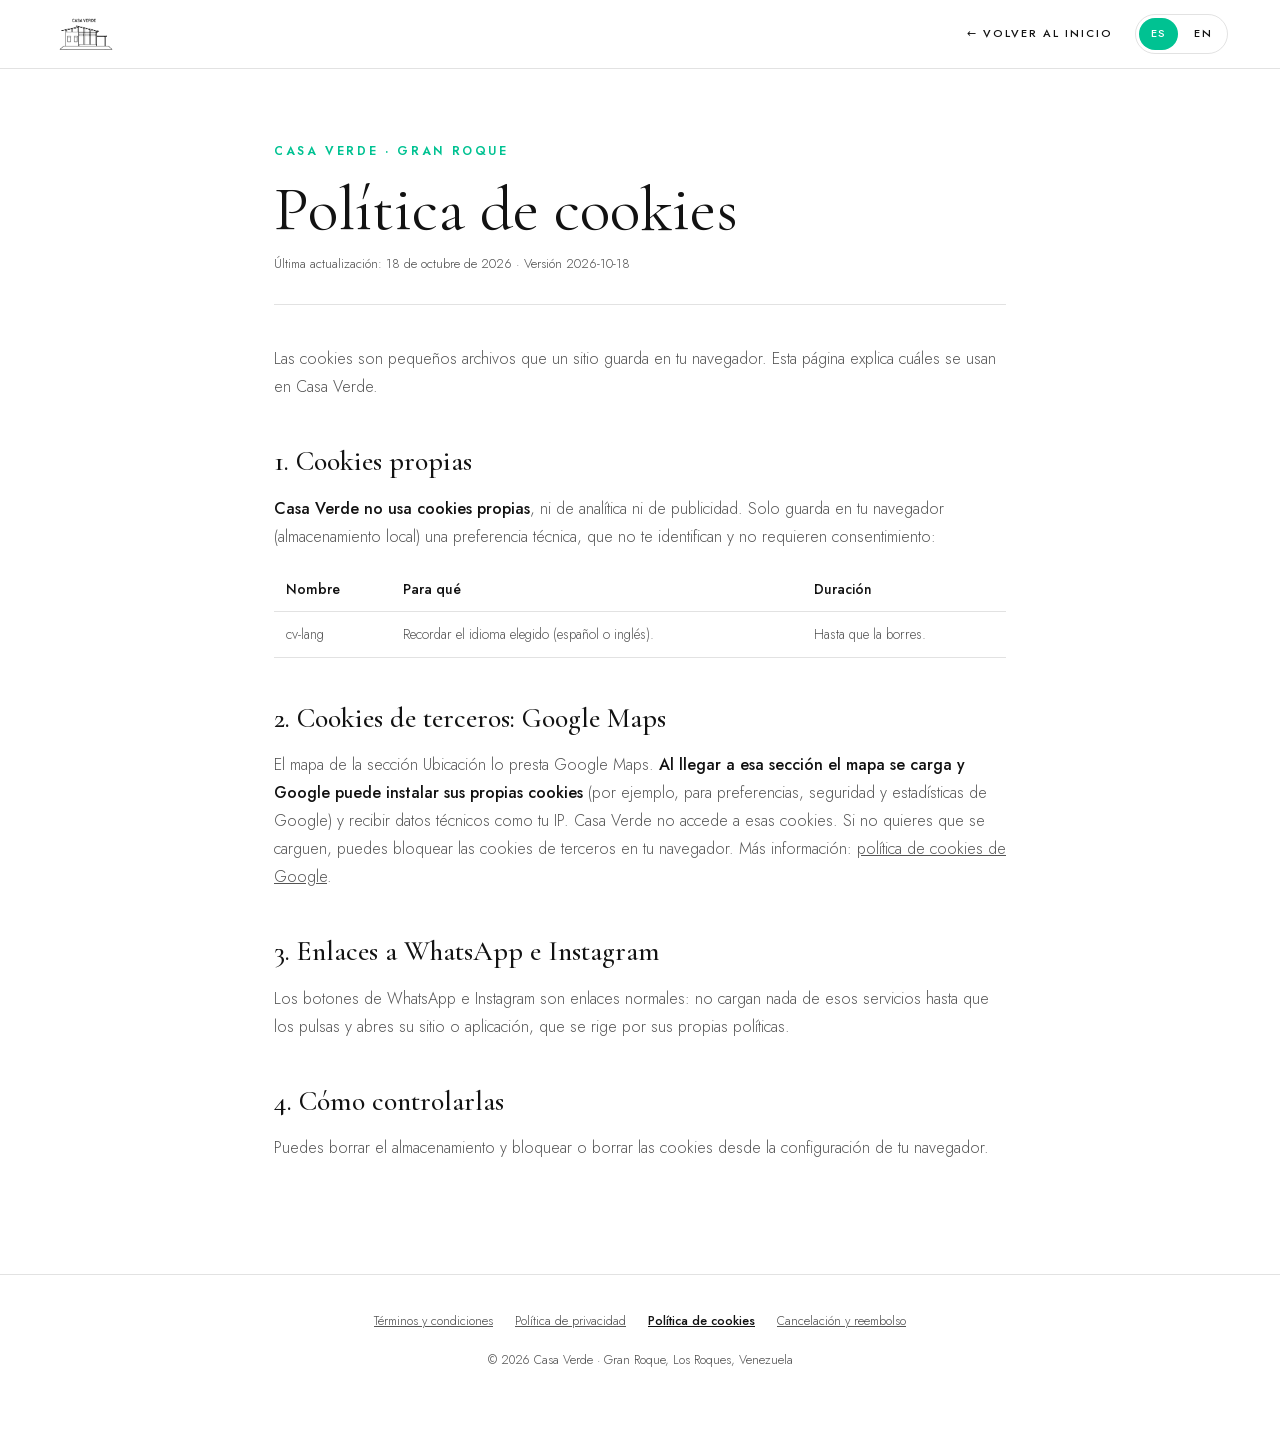
==== cookies.html @ a952510e "Footer del proyecto viejo con Terminos, Privacidad, Cookies y Reembolso tal cual; boton flotante de " ====
<!DOCTYPE html>
<html lang="es">
<head>
  <meta charset="UTF-8">
  <meta name="viewport" content="width=device-width, initial-scale=1.0">
  <title>Política de cookies — Casa Verde</title>
  <meta name="robots" content="index, follow">
  <link rel="icon" type="image/png" sizes="32x32" href="favicon-32.png">
  <link rel="apple-touch-icon" href="favicon-180.png">
  <link href="fonts/fonts.css" rel="stylesheet">
  <link href="legal.css" rel="stylesheet">
  <script src="consent.js"></script>
</head>
<body>
<header class="lg-nav">
  <a href="index.html" aria-label="Casa Verde — inicio"><img src="logo.png" alt="Casa Verde"></a>
  <div class="lg-right">
    <a class="lg-back" href="index.html" data-es="← Volver al inicio" data-en="← Back to home">← Volver al inicio</a>
    <div class="lg-lang" role="group" aria-label="Idioma / Language"><button type="button" data-lc="es">ES</button><button type="button" data-lc="en">EN</button></div>
  </div>
</header>
<main>
  <article data-lang="es">
    <p class="lg-label">Casa Verde · Gran Roque</p>
    <h1>Política de cookies</h1>
    <p class="lg-meta">Última actualización: 18 de octubre de 2026 · Versión 2026-10-18</p>
<p>Las cookies son pequeños archivos que un sitio guarda en tu navegador. Esta página explica cuáles se usan en Casa Verde.</p>
<h2>1. Cookies propias</h2>
<p><strong>Casa Verde no usa cookies propias</strong>, ni de analítica ni de publicidad. Solo guarda en tu navegador (almacenamiento local) una preferencia técnica, que no te identifican y no requieren consentimiento:</p>
<table>
  <tr><th>Nombre</th><th>Para qué</th><th>Duración</th></tr>
  <tr><td>cv-lang</td><td>Recordar el idioma elegido (español o inglés).</td><td>Hasta que la borres.</td></tr>
</table>
<h2>2. Cookies de terceros: Google Maps</h2>
<p>El mapa de la sección Ubicación lo presta Google Maps. <strong>Al llegar a esa sección el mapa se carga y Google puede instalar sus propias cookies</strong> (por ejemplo, para preferencias, seguridad y estadísticas de Google) y recibir datos técnicos como tu IP. Casa Verde no accede a esas cookies. Si no quieres que se carguen, puedes bloquear las cookies de terceros en tu navegador. Más información: <a href="https://policies.google.com/technologies/cookies" target="_blank" rel="noopener">política de cookies de Google</a>.</p>
<h2>3. Enlaces a WhatsApp e Instagram</h2>
<p>Los botones de WhatsApp e Instagram son enlaces normales: no cargan nada de esos servicios hasta que los pulsas y abres su sitio o aplicación, que se rige por sus propias políticas.</p>
<h2>4. Cómo controlarlas</h2>
<p>Puedes borrar el almacenamiento y bloquear o borrar las cookies desde la configuración de tu navegador.</p>
  </article>
  <article data-lang="en" hidden>
    <p class="lg-label">Casa Verde · Gran Roque</p>
    <h1>Cookie policy</h1>
    <p class="lg-meta">Last updated: October 18, 2026 · Version 2026-10-18</p>
<p>Cookies are small files a website stores in your browser. This page explains which ones Casa Verde uses.</p>
<h2>1. Our own cookies</h2>
<p><strong>Casa Verde sets no cookies of its own</strong>, neither analytics nor advertising. It only keeps one technical preference in your browser's local storage, which do not identify you and do not require consent:</p>
<table>
  <tr><th>Name</th><th>Purpose</th><th>Duration</th></tr>
  <tr><td>cv-lang</td><td>Remembering your language (Spanish or English).</td><td>Until you delete it.</td></tr>
</table>
<h2>2. Third-party cookies: Google Maps</h2>
<p>The map in the Location section is provided by Google Maps. <strong>When you reach that section the map loads and Google may set its own cookies</strong> (for example for Google's preferences, security and statistics) and receive technical data such as your IP. Casa Verde has no access to those cookies. If you do not want them, you can block third-party cookies in your browser. More information: <a href="https://policies.google.com/technologies/cookies" target="_blank" rel="noopener">Google's cookie policy</a>.</p>
<h2>3. WhatsApp and Instagram links</h2>
<p>The WhatsApp and Instagram buttons are plain links: nothing from those services loads until you click them and open their site or app, which is governed by their own policies.</p>
<h2>4. How to control them</h2>
<p>You can clear storage and block or delete cookies from your browser settings.</p>
  </article>
</main>
<footer class="lg-foot">
  <ul>
    <li><a href="terminos.html" data-es="Términos y condiciones" data-en="Terms and conditions">Términos y condiciones</a></li>
    <li><a href="privacidad.html" data-es="Política de privacidad" data-en="Privacy policy">Política de privacidad</a></li>
    <li><a href="cookies.html" aria-current="page" data-es="Política de cookies" data-en="Cookie policy">Política de cookies</a></li>
    <li><a href="reembolso.html" data-es="Cancelación y reembolso" data-en="Cancellations and refunds">Cancelación y reembolso</a></li>
  </ul>
  <p>© 2026 Casa Verde · Gran Roque, Los Roques, Venezuela</p>
</footer>
<script src="legal.js"></script>
</body>
</html>
---- fonts/fonts.css ----
/* Fuentes alojadas en el sitio (sin enviar la IP del visitante a Google Fonts). */
/* latin-ext */
@font-face {
  font-family: 'Cormorant Garamond';
  font-style: italic;
  font-weight: 300;
  font-display: swap;
  src: url(CormorantGaramond-italic-300-latin-ext.woff2) format('woff2');
  unicode-range: U+0100-02BA, U+02BD-02C5, U+02C7-02CC, U+02CE-02D7, U+02DD-02FF, U+0304, U+0308, U+0329, U+1D00-1DBF, U+1E00-1E9F, U+1EF2-1EFF, U+2020, U+20A0-20AB, U+20AD-20C4, U+2113, U+2C60-2C7F, U+A720-A7FF;
}
/* latin */
@font-face {
  font-family: 'Cormorant Garamond';
  font-style: italic;
  font-weight: 300;
  font-display: swap;
  src: url(CormorantGaramond-italic-300-latin.woff2) format('woff2');
  unicode-range: U+0000-00FF, U+0131, U+0152-0153, U+02BB-02BC, U+02C6, U+02DA, U+02DC, U+0304, U+0308, U+0329, U+2000-206F, U+20AC, U+2122, U+2191, U+2193, U+2212, U+2215, U+FEFF, U+FFFD;
}
/* latin-ext */
@font-face {
  font-family: 'Cormorant Garamond';
  font-style: italic;
  font-weight: 400;
  font-display: swap;
  src: url(CormorantGaramond-italic-400-latin-ext.woff2) format('woff2');
  unicode-range: U+0100-02BA, U+02BD-02C5, U+02C7-02CC, U+02CE-02D7, U+02DD-02FF, U+0304, U+0308, U+0329, U+1D00-1DBF, U+1E00-1E9F, U+1EF2-1EFF, U+2020, U+20A0-20AB, U+20AD-20C4, U+2113, U+2C60-2C7F, U+A720-A7FF;
}
/* latin */
@font-face {
  font-family: 'Cormorant Garamond';
  font-style: italic;
  font-weight: 400;
  font-display: swap;
  src: url(CormorantGaramond-italic-400-latin.woff2) format('woff2');
  unicode-range: U+0000-00FF, U+0131, U+0152-0153, U+02BB-02BC, U+02C6, U+02DA, U+02DC, U+0304, U+0308, U+0329, U+2000-206F, U+20AC, U+2122, U+2191, U+2193, U+2212, U+2215, U+FEFF, U+FFFD;
}
/* latin-ext */
@font-face {
  font-family: 'Cormorant Garamond';
  font-style: italic;
  font-weight: 500;
  font-display: swap;
  src: url(CormorantGaramond-italic-500-latin-ext.woff2) format('woff2');
  unicode-range: U+0100-02BA, U+02BD-02C5, U+02C7-02CC, U+02CE-02D7, U+02DD-02FF, U+0304, U+0308, U+0329, U+1D00-1DBF, U+1E00-1E9F, U+1EF2-1EFF, U+2020, U+20A0-20AB, U+20AD-20C4, U+2113, U+2C60-2C7F, U+A720-A7FF;
}
/* latin */
@font-face {
  font-family: 'Cormorant Garamond';
  font-style: italic;
  font-weight: 500;
  font-display: swap;
  src: url(CormorantGaramond-italic-500-latin.woff2) format('woff2');
  unicode-range: U+0000-00FF, U+0131, U+0152-0153, U+02BB-02BC, U+02C6, U+02DA, U+02DC, U+0304, U+0308, U+0329, U+2000-206F, U+20AC, U+2122, U+2191, U+2193, U+2212, U+2215, U+FEFF, U+FFFD;
}
/* latin-ext */
@font-face {
  font-family: 'Cormorant Garamond';
  font-style: normal;
  font-weight: 300;
  font-display: swap;
  src: url(CormorantGaramond-normal-300-latin-ext.woff2) format('woff2');
  unicode-range: U+0100-02BA, U+02BD-02C5, U+02C7-02CC, U+02CE-02D7, U+02DD-02FF, U+0304, U+0308, U+0329, U+1D00-1DBF, U+1E00-1E9F, U+1EF2-1EFF, U+2020, U+20A0-20AB, U+20AD-20C4, U+2113, U+2C60-2C7F, U+A720-A7FF;
}
/* latin */
@font-face {
  font-family: 'Cormorant Garamond';
  font-style: normal;
  font-weight: 300;
  font-display: swap;
  src: url(CormorantGaramond-normal-300-latin.woff2) format('woff2');
  unicode-range: U+0000-00FF, U+0131, U+0152-0153, U+02BB-02BC, U+02C6, U+02DA, U+02DC, U+0304, U+0308, U+0329, U+2000-206F, U+20AC, U+2122, U+2191, U+2193, U+2212, U+2215, U+FEFF, U+FFFD;
}
/* latin-ext */
@font-face {
  font-family: 'Cormorant Garamond';
  font-style: normal;
  font-weight: 400;
  font-display: swap;
  src: url(CormorantGaramond-normal-400-latin-ext.woff2) format('woff2');
  unicode-range: U+0100-02BA, U+02BD-02C5, U+02C7-02CC, U+02CE-02D7, U+02DD-02FF, U+0304, U+0308, U+0329, U+1D00-1DBF, U+1E00-1E9F, U+1EF2-1EFF, U+2020, U+20A0-20AB, U+20AD-20C4, U+2113, U+2C60-2C7F, U+A720-A7FF;
}
/* latin */
@font-face {
  font-family: 'Cormorant Garamond';
  font-style: normal;
  font-weight: 400;
  font-display: swap;
  src: url(CormorantGaramond-normal-400-latin.woff2) format('woff2');
  unicode-range: U+0000-00FF, U+0131, U+0152-0153, U+02BB-02BC, U+02C6, U+02DA, U+02DC, U+0304, U+0308, U+0329, U+2000-206F, U+20AC, U+2122, U+2191, U+2193, U+2212, U+2215, U+FEFF, U+FFFD;
}
/* latin-ext */
@font-face {
  font-family: 'Cormorant Garamond';
  font-style: normal;
  font-weight: 500;
  font-display: swap;
  src: url(CormorantGaramond-normal-500-latin-ext.woff2) format('woff2');
  unicode-range: U+0100-02BA, U+02BD-02C5, U+02C7-02CC, U+02CE-02D7, U+02DD-02FF, U+0304, U+0308, U+0329, U+1D00-1DBF, U+1E00-1E9F, U+1EF2-1EFF, U+2020, U+20A0-20AB, U+20AD-20C4, U+2113, U+2C60-2C7F, U+A720-A7FF;
}
/* latin */
@font-face {
  font-family: 'Cormorant Garamond';
  font-style: normal;
  font-weight: 500;
  font-display: swap;
  src: url(CormorantGaramond-normal-500-latin.woff2) format('woff2');
  unicode-range: U+0000-00FF, U+0131, U+0152-0153, U+02BB-02BC, U+02C6, U+02DA, U+02DC, U+0304, U+0308, U+0329, U+2000-206F, U+20AC, U+2122, U+2191, U+2193, U+2212, U+2215, U+FEFF, U+FFFD;
}
/* latin-ext */
@font-face {
  font-family: 'Cormorant Garamond';
  font-style: normal;
  font-weight: 600;
  font-display: swap;
  src: url(CormorantGaramond-normal-600-latin-ext.woff2) format('woff2');
  unicode-range: U+0100-02BA, U+02BD-02C5, U+02C7-02CC, U+02CE-02D7, U+02DD-02FF, U+0304, U+0308, U+0329, U+1D00-1DBF, U+1E00-1E9F, U+1EF2-1EFF, U+2020, U+20A0-20AB, U+20AD-20C4, U+2113, U+2C60-2C7F, U+A720-A7FF;
}
/* latin */
@font-face {
  font-family: 'Cormorant Garamond';
  font-style: normal;
  font-weight: 600;
  font-display: swap;
  src: url(CormorantGaramond-normal-600-latin.woff2) format('woff2');
  unicode-range: U+0000-00FF, U+0131, U+0152-0153, U+02BB-02BC, U+02C6, U+02DA, U+02DC, U+0304, U+0308, U+0329, U+2000-206F, U+20AC, U+2122, U+2191, U+2193, U+2212, U+2215, U+FEFF, U+FFFD;
}
/* latin-ext */
@font-face {
  font-family: 'Jost';
  font-style: normal;
  font-weight: 300;
  font-display: swap;
  src: url(Jost-normal-300-latin-ext.woff2) format('woff2');
  unicode-range: U+0100-02BA, U+02BD-02C5, U+02C7-02CC, U+02CE-02D7, U+02DD-02FF, U+0304, U+0308, U+0329, U+1D00-1DBF, U+1E00-1E9F, U+1EF2-1EFF, U+2020, U+20A0-20AB, U+20AD-20C4, U+2113, U+2C60-2C7F, U+A720-A7FF;
}
/* latin */
@font-face {
  font-family: 'Jost';
  font-style: normal;
  font-weight: 300;
  font-display: swap;
  src: url(Jost-normal-300-latin.woff2) format('woff2');
  unicode-range: U+0000-00FF, U+0131, U+0152-0153, U+02BB-02BC, U+02C6, U+02DA, U+02DC, U+0304, U+0308, U+0329, U+2000-206F, U+20AC, U+2122, U+2191, U+2193, U+2212, U+2215, U+FEFF, U+FFFD;
}
/* latin-ext */
@font-face {
  font-family: 'Jost';
  font-style: normal;
  font-weight: 400;
  font-display: swap;
  src: url(Jost-normal-400-latin-ext.woff2) format('woff2');
  unicode-range: U+0100-02BA, U+02BD-02C5, U+02C7-02CC, U+02CE-02D7, U+02DD-02FF, U+0304, U+0308, U+0329, U+1D00-1DBF, U+1E00-1E9F, U+1EF2-1EFF, U+2020, U+20A0-20AB, U+20AD-20C4, U+2113, U+2C60-2C7F, U+A720-A7FF;
}
/* latin */
@font-face {
  font-family: 'Jost';
  font-style: normal;
  font-weight: 400;
  font-display: swap;
  src: url(Jost-normal-400-latin.woff2) format('woff2');
  unicode-range: U+0000-00FF, U+0131, U+0152-0153, U+02BB-02BC, U+02C6, U+02DA, U+02DC, U+0304, U+0308, U+0329, U+2000-206F, U+20AC, U+2122, U+2191, U+2193, U+2212, U+2215, U+FEFF, U+FFFD;
}
/* latin-ext */
@font-face {
  font-family: 'Jost';
  font-style: normal;
  font-weight: 500;
  font-display: swap;
  src: url(Jost-normal-500-latin-ext.woff2) format('woff2');
  unicode-range: U+0100-02BA, U+02BD-02C5, U+02C7-02CC, U+02CE-02D7, U+02DD-02FF, U+0304, U+0308, U+0329, U+1D00-1DBF, U+1E00-1E9F, U+1EF2-1EFF, U+2020, U+20A0-20AB, U+20AD-20C4, U+2113, U+2C60-2C7F, U+A720-A7FF;
}
/* latin */
@font-face {
  font-family: 'Jost';
  font-style: normal;
  font-weight: 500;
  font-display: swap;
  src: url(Jost-normal-500-latin.woff2) format('woff2');
  unicode-range: U+0000-00FF, U+0131, U+0152-0153, U+02BB-02BC, U+02C6, U+02DA, U+02DC, U+0304, U+0308, U+0329, U+2000-206F, U+20AC, U+2122, U+2191, U+2193, U+2212, U+2215, U+FEFF, U+FFFD;
}
/* latin-ext */
@font-face {
  font-family: 'Jost';
  font-style: normal;
  font-weight: 600;
  font-display: swap;
  src: url(Jost-normal-600-latin-ext.woff2) format('woff2');
  unicode-range: U+0100-02BA, U+02BD-02C5, U+02C7-02CC, U+02CE-02D7, U+02DD-02FF, U+0304, U+0308, U+0329, U+1D00-1DBF, U+1E00-1E9F, U+1EF2-1EFF, U+2020, U+20A0-20AB, U+20AD-20C4, U+2113, U+2C60-2C7F, U+A720-A7FF;
}
/* latin */
@font-face {
  font-family: 'Jost';
  font-style: normal;
  font-weight: 600;
  font-display: swap;
  src: url(Jost-normal-600-latin.woff2) format('woff2');
  unicode-range: U+0000-00FF, U+0131, U+0152-0153, U+02BB-02BC, U+02C6, U+02DA, U+02DC, U+0304, U+0308, U+0329, U+2000-206F, U+20AC, U+2122, U+2191, U+2193, U+2212, U+2215, U+FEFF, U+FFFD;
}
---- legal.css ----
/* Páginas legales de Casa Verde: misma tipografía y verde que el sitio. */
:root {
  --ink: #121212; --ink-soft: rgba(18,18,18,.72); --hair: rgba(18,18,18,.12);
  --verde: #00C292; --sand-dark: #F1FAF7;
  --f-disp: 'Cormorant Garamond', Georgia, serif; --f-body: 'Jost', system-ui, sans-serif;
}
*, *::before, *::after { box-sizing: border-box; }
html { -webkit-text-size-adjust: 100%; text-size-adjust: 100%; }
body { margin: 0; background: #fff; color: var(--ink); font-family: var(--f-body); font-weight: 300; font-size: 16px; line-height: 1.75;
  -webkit-font-smoothing: antialiased; }
a { color: inherit; }

.lg-nav { position: sticky; top: 0; z-index: 10; display: flex; align-items: center; justify-content: space-between; gap: 16px;
  padding: 14px 52px; background: rgba(255,255,255,.94); backdrop-filter: blur(10px); -webkit-backdrop-filter: blur(10px);
  border-bottom: 1px solid var(--hair); }
.lg-nav img { height: 40px; width: auto; display: block; }
.lg-back { font-size: 11px; font-weight: 500; letter-spacing: .18em; text-transform: uppercase; text-decoration: none; }
.lg-lang { display: flex; gap: 4px; padding: 3px; border-radius: 999px; border: 1px solid var(--hair); }
.lg-lang button { all: unset; cursor: pointer; padding: 6px 12px; border-radius: 999px; font-size: 11px; font-weight: 500; letter-spacing: .12em; }
.lg-lang button.active { background: var(--verde); color: #fff; }
.lg-right { display: flex; align-items: center; gap: 22px; }

main { max-width: 780px; margin: 0 auto; padding: 72px 24px 96px; }
.lg-label { margin: 0 0 14px; font-size: 12px; font-weight: 600; letter-spacing: .22em; text-transform: uppercase; color: var(--verde); }
h1 { margin: 0 0 12px; font-family: var(--f-disp); font-weight: 400; font-size: clamp(40px, 6vw, 64px); line-height: 1.02; }
.lg-meta { margin: 0 0 40px; padding-bottom: 28px; border-bottom: 1px solid var(--hair); font-size: 13px; color: var(--ink-soft); }
h2 { margin: 44px 0 10px; font-family: var(--f-disp); font-weight: 500; font-size: 28px; line-height: 1.2; }
h3 { margin: 24px 0 6px; font-size: 16px; font-weight: 500; }
p, li { color: var(--ink-soft); }
ul { padding-left: 20px; }
li { margin: 4px 0; }
strong { font-weight: 500; color: var(--ink); }
.lg-box { margin: 20px 0; padding: 18px 20px; border-radius: 10px; background: var(--sand-dark); }
.lg-box p { margin: 4px 0; }
table { width: 100%; border-collapse: collapse; margin: 16px 0; font-size: 14px; }
th, td { text-align: left; vertical-align: top; padding: 10px 12px; border-bottom: 1px solid var(--hair); color: var(--ink-soft); }
th { font-weight: 500; color: var(--ink); }
.lg-btn { all: unset; cursor: pointer; display: inline-block; margin-top: 8px; padding: 12px 22px; border-radius: 999px; background: var(--ink); color: #fff;
  font-size: 11px; font-weight: 500; letter-spacing: .16em; text-transform: uppercase; }
.lg-btn:focus-visible { outline: 2px solid var(--verde); outline-offset: 3px; }
.lg-ok { display: block; margin-top: 10px; font-size: 13px; color: var(--verde); min-height: 1em; }
[data-f].pend { color: #B4533A; }

.lg-foot { padding: 32px 24px 48px; border-top: 1px solid var(--hair); text-align: center; font-size: 12.5px; color: var(--ink-soft); }
.lg-foot ul { list-style: none; display: flex; flex-wrap: wrap; justify-content: center; gap: 8px 22px; margin: 0 0 10px; padding: 0; }
.lg-foot a[aria-current] { color: var(--ink); font-weight: 500; }

@media (max-width: 768px) {
  .lg-nav { padding: 12px 20px; }
  .lg-nav img { height: 34px; }
  .lg-back { display: none; }
  main { padding: 48px 20px 72px; }
  h2 { font-size: 24px; }
  th, td { padding: 8px; }
}
@media (hover: hover) { .lg-btn:hover { background: var(--verde); } }
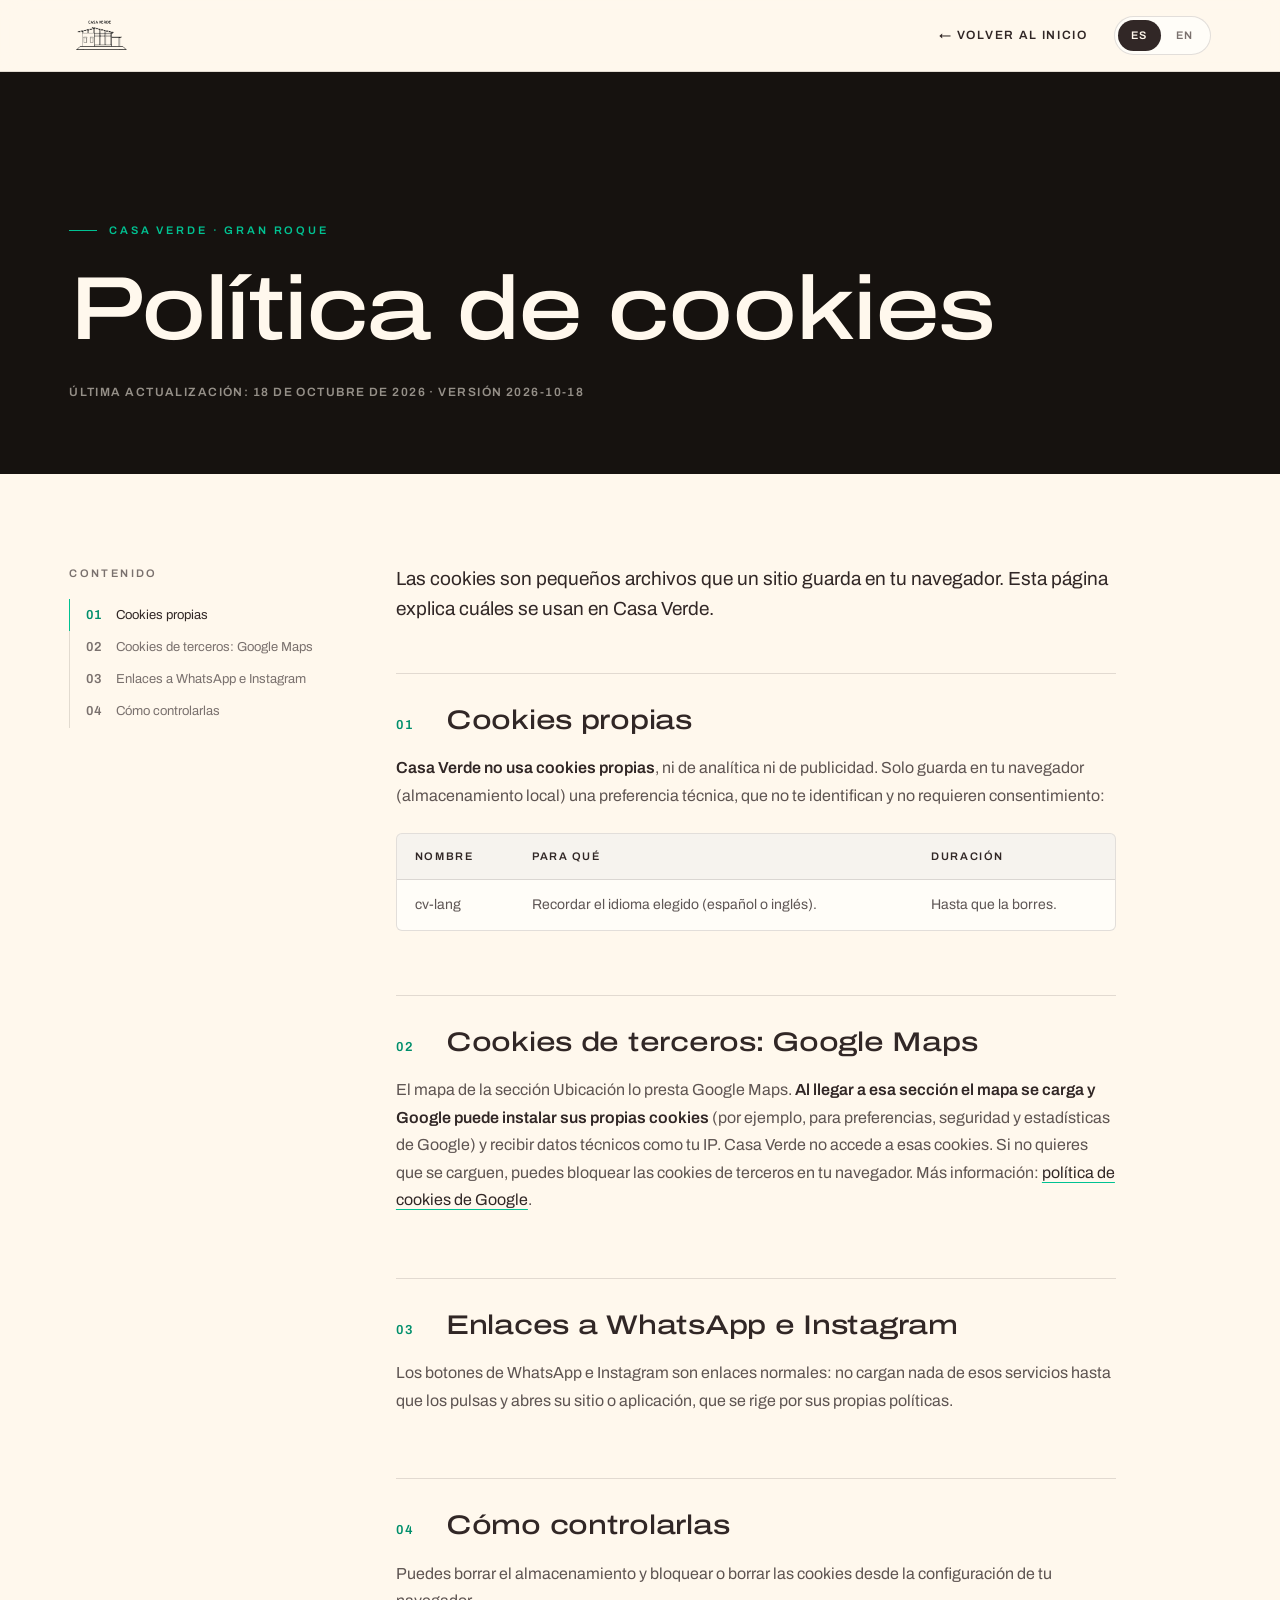
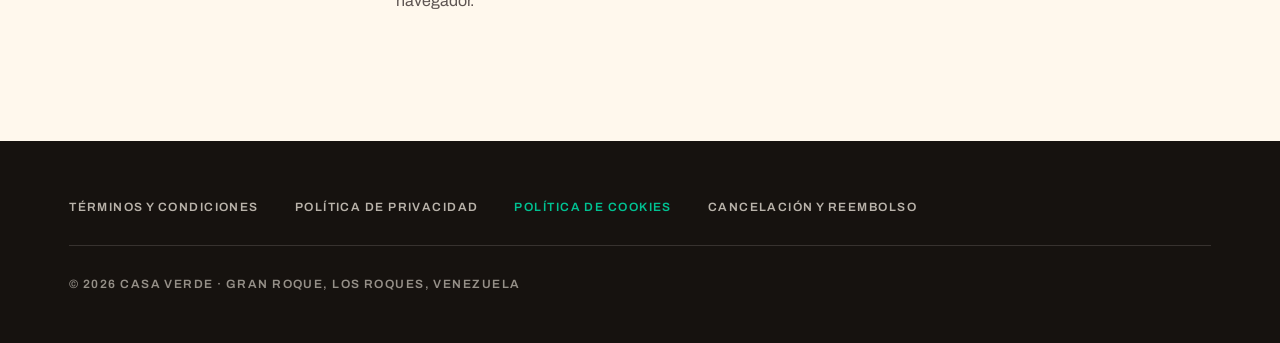
==== commit b56b92ad: "Calidad: medidas en todas las imagenes (sin saltos al cargar), logo del pie de la galeria con su pro" ====
--- a/cookies.html
+++ b/cookies.html
@@ -13,7 +13,7 @@
 </head>
 <body>
 <header class="lg-nav">
-  <a href="index.html" aria-label="Casa Verde — inicio"><img src="logo.png" alt="Casa Verde"></a>
+  <a href="index.html" aria-label="Casa Verde — inicio"><img src="logo.png" alt="Casa Verde" width="800" height="500"></a>
   <div class="lg-right">
     <a class="lg-back" href="index.html" data-es="← Volver al inicio" data-en="← Back to home">← Volver al inicio</a>
     <div class="lg-lang" role="group" aria-label="Idioma / Language"><button type="button" data-lc="es">ES</button><button type="button" data-lc="en">EN</button></div>
--- a/legal.css
+++ b/legal.css
@@ -1,56 +1,121 @@
-/* Páginas legales de Casa Verde: misma tipografía y verde que el sitio. */
+/* Páginas legales de Casa Verde: misma paleta y tipografía que el sitio de Diego
+   (crema, tinta cálida, verde de la fachada como único acento). */
+@import url('https://fonts.googleapis.com/css2?family=Archivo:wdth,wght@62..125,300..700&display=swap');
+
 :root {
-  --ink: #121212; --ink-soft: rgba(18,18,18,.72); --hair: rgba(18,18,18,.12);
-  --verde: #00C292; --sand-dark: #F1FAF7;
-  --f-disp: 'Cormorant Garamond', Georgia, serif; --f-body: 'Jost', system-ui, sans-serif;
+  --ink: #312726; --ink-deep: #16120f; --base: #fff8ed; --paper: #fffdf8;
+  --taupe: #7a716e; --soft: rgba(49,39,38,.78); --hair: rgba(49,39,38,.14); --hair-2: rgba(49,39,38,.07);
+  --verde: #00C292; --verde-dk: #008f6c;
+  --f: Archivo, 'Helvetica Neue', Arial, sans-serif; --ancho: 'wdth' 125;
+  --gut: clamp(20px, 5.4vw, 84px);
 }
 *, *::before, *::after { box-sizing: border-box; }
-html { -webkit-text-size-adjust: 100%; text-size-adjust: 100%; }
-body { margin: 0; background: #fff; color: var(--ink); font-family: var(--f-body); font-weight: 300; font-size: 16px; line-height: 1.75;
+html { -webkit-text-size-adjust: 100%; text-size-adjust: 100%; scroll-padding-top: 96px; }
+body { margin: 0; background: var(--base); color: var(--ink); font-family: var(--f); font-weight: 400; font-size: 16px; line-height: 1.72;
   -webkit-font-smoothing: antialiased; }
 a { color: inherit; }
+::selection { background: var(--verde); color: #fff; }
 
-.lg-nav { position: sticky; top: 0; z-index: 10; display: flex; align-items: center; justify-content: space-between; gap: 16px;
-  padding: 14px 52px; background: rgba(255,255,255,.94); backdrop-filter: blur(10px); -webkit-backdrop-filter: blur(10px);
+/* ---------- barra superior ---------- */
+.lg-nav { position: sticky; top: 0; z-index: 20; display: flex; align-items: center; justify-content: space-between; gap: 16px;
+  padding: 16px var(--gut); background: rgba(255,248,237,.9); backdrop-filter: blur(12px); -webkit-backdrop-filter: blur(12px);
   border-bottom: 1px solid var(--hair); }
-.lg-nav img { height: 40px; width: auto; display: block; }
-.lg-back { font-size: 11px; font-weight: 500; letter-spacing: .18em; text-transform: uppercase; text-decoration: none; }
-.lg-lang { display: flex; gap: 4px; padding: 3px; border-radius: 999px; border: 1px solid var(--hair); }
-.lg-lang button { all: unset; cursor: pointer; padding: 6px 12px; border-radius: 999px; font-size: 11px; font-weight: 500; letter-spacing: .12em; }
-.lg-lang button.active { background: var(--verde); color: #fff; }
-.lg-right { display: flex; align-items: center; gap: 22px; }
+.lg-nav img { height: 38px; width: auto; display: block; }
+.lg-right { display: flex; align-items: center; gap: 26px; }
+.lg-back { font-size: 12px; font-weight: 600; letter-spacing: .14em; text-transform: uppercase; text-decoration: none; color: var(--ink); transition: color .3s; }
+.lg-lang { display: flex; gap: 2px; padding: 3px; border-radius: 999px; border: 1px solid var(--hair); background: var(--paper); }
+.lg-lang button { all: unset; cursor: pointer; padding: 6px 13px; border-radius: 999px; font-size: 11px; font-weight: 600; letter-spacing: .14em; color: var(--taupe); transition: background .3s, color .3s; }
+.lg-lang button.active { background: var(--ink); color: var(--base); }
 
-main { max-width: 780px; margin: 0 auto; padding: 72px 24px 96px; }
-.lg-label { margin: 0 0 14px; font-size: 12px; font-weight: 600; letter-spacing: .22em; text-transform: uppercase; color: var(--verde); }
-h1 { margin: 0 0 12px; font-family: var(--f-disp); font-weight: 400; font-size: clamp(40px, 6vw, 64px); line-height: 1.02; }
-.lg-meta { margin: 0 0 40px; padding-bottom: 28px; border-bottom: 1px solid var(--hair); font-size: 13px; color: var(--ink-soft); }
-h2 { margin: 44px 0 10px; font-family: var(--f-disp); font-weight: 500; font-size: 28px; line-height: 1.2; }
-h3 { margin: 24px 0 6px; font-size: 16px; font-weight: 500; }
-p, li { color: var(--ink-soft); }
-ul { padding-left: 20px; }
-li { margin: 4px 0; }
-strong { font-weight: 500; color: var(--ink); }
-.lg-box { margin: 20px 0; padding: 18px 20px; border-radius: 10px; background: var(--sand-dark); }
-.lg-box p { margin: 4px 0; }
-table { width: 100%; border-collapse: collapse; margin: 16px 0; font-size: 14px; }
-th, td { text-align: left; vertical-align: top; padding: 10px 12px; border-bottom: 1px solid var(--hair); color: var(--ink-soft); }
-th { font-weight: 500; color: var(--ink); }
-.lg-btn { all: unset; cursor: pointer; display: inline-block; margin-top: 8px; padding: 12px 22px; border-radius: 999px; background: var(--ink); color: #fff;
-  font-size: 11px; font-weight: 500; letter-spacing: .16em; text-transform: uppercase; }
-.lg-btn:focus-visible { outline: 2px solid var(--verde); outline-offset: 3px; }
-.lg-ok { display: block; margin-top: 10px; font-size: 13px; color: var(--verde); min-height: 1em; }
+/* ---------- portada de cada documento (banda oscura) ---------- */
+main { padding: 0 0 110px; }
+.lg-hero { background: var(--ink-deep); color: var(--base); padding: clamp(72px, 11vw, 140px) var(--gut) clamp(48px, 6vw, 72px); position: relative; overflow: hidden; }
+.lg-hero-in { max-width: 1180px; margin: 0 auto; }
+.lg-label { display: inline-flex; align-items: center; gap: 12px; margin: 0 0 26px; font-size: 11px; font-weight: 600; letter-spacing: .26em; text-transform: uppercase; color: var(--verde); }
+.lg-label::before { content: ''; width: 28px; height: 1px; background: currentColor; }
+h1 { margin: 0 0 28px; font-weight: 500; font-variation-settings: var(--ancho); font-size: clamp(40px, 7vw, 96px); line-height: .98; letter-spacing: -.025em; max-width: 14ch; }
+.lg-meta { margin: 0; font-size: 12px; font-weight: 600; letter-spacing: .12em; text-transform: uppercase; color: rgba(255,248,237,.55); }
+
+/* ---------- cuerpo: índice + contenido ---------- */
+.lg-body { max-width: calc(1180px + var(--gut) * 2); margin: 0 auto; padding: clamp(56px, 7vw, 96px) var(--gut) 0; display: grid; grid-template-columns: 250px minmax(0, 1fr); gap: clamp(40px, 6vw, 96px); align-items: start; }
+.lg-toc { position: sticky; top: 104px; max-height: calc(100vh - 130px); overflow: auto; scrollbar-width: none; }
+.lg-toc::-webkit-scrollbar { display: none; }
+.lg-toc-t { margin: 0 0 16px; font-size: 11px; font-weight: 600; letter-spacing: .22em; text-transform: uppercase; color: var(--taupe); }
+.lg-toc ol { list-style: none; margin: 0; padding: 0; border-left: 1px solid var(--hair); }
+.lg-toc li { margin: 0; }
+.lg-toc a { display: grid; grid-template-columns: 26px 1fr; gap: 4px; padding: 7px 0 7px 16px; margin-left: -1px; border-left: 1px solid transparent;
+  font-size: 13px; line-height: 1.4; text-decoration: none; color: var(--taupe); transition: color .25s, border-color .25s; }
+.lg-toc a b { font-weight: 600; font-variant-numeric: tabular-nums; }
+.lg-toc a.on { color: var(--ink); border-left-color: var(--verde); }
+.lg-toc a.on b { color: var(--verde-dk); }
+
+.lg-content { max-width: 720px; }
+.lg-content > p:first-child { font-size: 19px; line-height: 1.6; color: var(--ink); margin-top: 0; }
+p, li { color: var(--soft); }
+p { margin: 0 0 16px; }
+.lg-content a { color: var(--ink); text-decoration: underline; text-decoration-color: var(--verde); text-decoration-thickness: 1px; text-underline-offset: 4px; transition: color .25s; }
+strong { font-weight: 600; color: var(--ink); }
+
+h2 { display: flex; align-items: baseline; gap: 16px; margin: 64px 0 18px; padding-top: 30px; border-top: 1px solid var(--hair);
+  font-weight: 500; font-variation-settings: var(--ancho); font-size: clamp(21px, 2.2vw, 27px); line-height: 1.2; letter-spacing: -.01em; color: var(--ink); }
+.lg-content > h2:first-of-type { margin-top: 48px; }
+h2 .n { flex: none; min-width: 34px; font-size: 13px; font-weight: 600; letter-spacing: .1em; font-variation-settings: normal; color: var(--verde-dk); font-variant-numeric: tabular-nums; }
+h3 { margin: 30px 0 8px; font-size: 13px; font-weight: 600; letter-spacing: .14em; text-transform: uppercase; color: var(--ink); }
+
+ul { margin: 0 0 18px; padding: 0; list-style: none; }
+ul li { position: relative; margin: 8px 0; padding-left: 24px; }
+ul li::before { content: ''; position: absolute; left: 2px; top: .78em; width: 8px; height: 1px; background: var(--verde); }
+
+.lg-box { margin: 24px 0; padding: 22px 26px; background: var(--paper); border: 1px solid var(--hair); border-left: 2px solid var(--verde); border-radius: 4px; }
+.lg-box p { margin: 6px 0; }
+
+.lg-tbl { margin: 24px 0; border: 1px solid var(--hair); border-radius: 6px; overflow-x: auto; background: var(--paper); }
+table { width: 100%; border-collapse: collapse; font-size: 14px; line-height: 1.55; }
+th, td { text-align: left; vertical-align: top; padding: 14px 18px; border-bottom: 1px solid var(--hair-2); color: var(--soft); }
+tr:last-child td { border-bottom: 0; }
+th { background: rgba(49,39,38,.045); border-bottom: 1px solid var(--hair); font-size: 11px; font-weight: 600; letter-spacing: .14em; text-transform: uppercase; color: var(--ink); white-space: nowrap; }
+td strong { color: var(--verde-dk); }
+
+.lg-btn { all: unset; cursor: pointer; display: inline-block; margin-top: 8px; padding: 14px 26px; border-radius: 999px; background: var(--ink); color: var(--base);
+  font-size: 12px; font-weight: 600; letter-spacing: .14em; text-transform: uppercase; transition: background .3s; }
+.lg-btn:focus-visible, :focus-visible { outline: 2px solid var(--verde); outline-offset: 3px; }
+.lg-ok { display: block; margin-top: 10px; font-size: 13px; color: var(--verde-dk); min-height: 1em; }
 [data-f].pend { color: #B4533A; }
 
-.lg-foot { padding: 32px 24px 48px; border-top: 1px solid var(--hair); text-align: center; font-size: 12.5px; color: var(--ink-soft); }
-.lg-foot ul { list-style: none; display: flex; flex-wrap: wrap; justify-content: center; gap: 8px 22px; margin: 0 0 10px; padding: 0; }
-.lg-foot a[aria-current] { color: var(--ink); font-weight: 500; }
+/* ---------- pie ---------- */
+.lg-foot { background: var(--ink-deep); color: rgba(255,248,237,.55); padding: 56px var(--gut) 48px; font-size: 12px; font-weight: 600; letter-spacing: .12em; text-transform: uppercase; }
+.lg-foot ul { max-width: 1180px; margin: 0 auto 28px; padding: 0 0 28px; display: flex; flex-wrap: wrap; gap: 12px 36px; border-bottom: 1px solid rgba(255,248,237,.14); }
+.lg-foot li { margin: 0; padding: 0; color: inherit; }
+.lg-foot li::before { display: none; }
+.lg-foot a { text-decoration: none; color: rgba(255,248,237,.7); transition: color .25s; }
+.lg-foot a[aria-current] { color: var(--verde); }
+.lg-foot p { max-width: 1180px; margin: 0 auto; color: inherit; }
 
+@media (hover: hover) {
+  .lg-back:hover, .lg-content a:hover { color: var(--verde-dk); }
+  .lg-toc a:hover { color: var(--ink); }
+  .lg-lang button:not(.active):hover { color: var(--ink); }
+  .lg-foot a:hover { color: var(--base); }
+  .lg-btn:hover { background: var(--verde-dk); }
+}
+
+@media (max-width: 960px) {
+  .lg-body { grid-template-columns: minmax(0, 1fr); }
+  .lg-toc { display: none; }
+  .lg-content { max-width: none; }
+}
 @media (max-width: 768px) {
+  html { scroll-padding-top: 80px; }
   .lg-nav { padding: 12px 20px; }
-  .lg-nav img { height: 34px; }
+  .lg-nav img { height: 32px; }
   .lg-back { display: none; }
-  main { padding: 48px 20px 72px; }
-  h2 { font-size: 24px; }
-  th, td { padding: 8px; }
+  .lg-content > p:first-child { font-size: 17px; }
+  h2 { margin-top: 48px; padding-top: 24px; gap: 12px; }
+  th, td { padding: 12px 14px; }
+  .lg-box { padding: 18px 20px; }
+  .lg-foot ul { flex-direction: column; gap: 14px; }
 }
-@media (hover: hover) { .lg-btn:hover { background: var(--verde); } }
+
+/* el texto no se puede seleccionar (pedido del usuario); los campos de formulario si */
+html{-webkit-user-select:none;user-select:none;-webkit-touch-callout:none}
+input,textarea,select{-webkit-user-select:text;user-select:text}
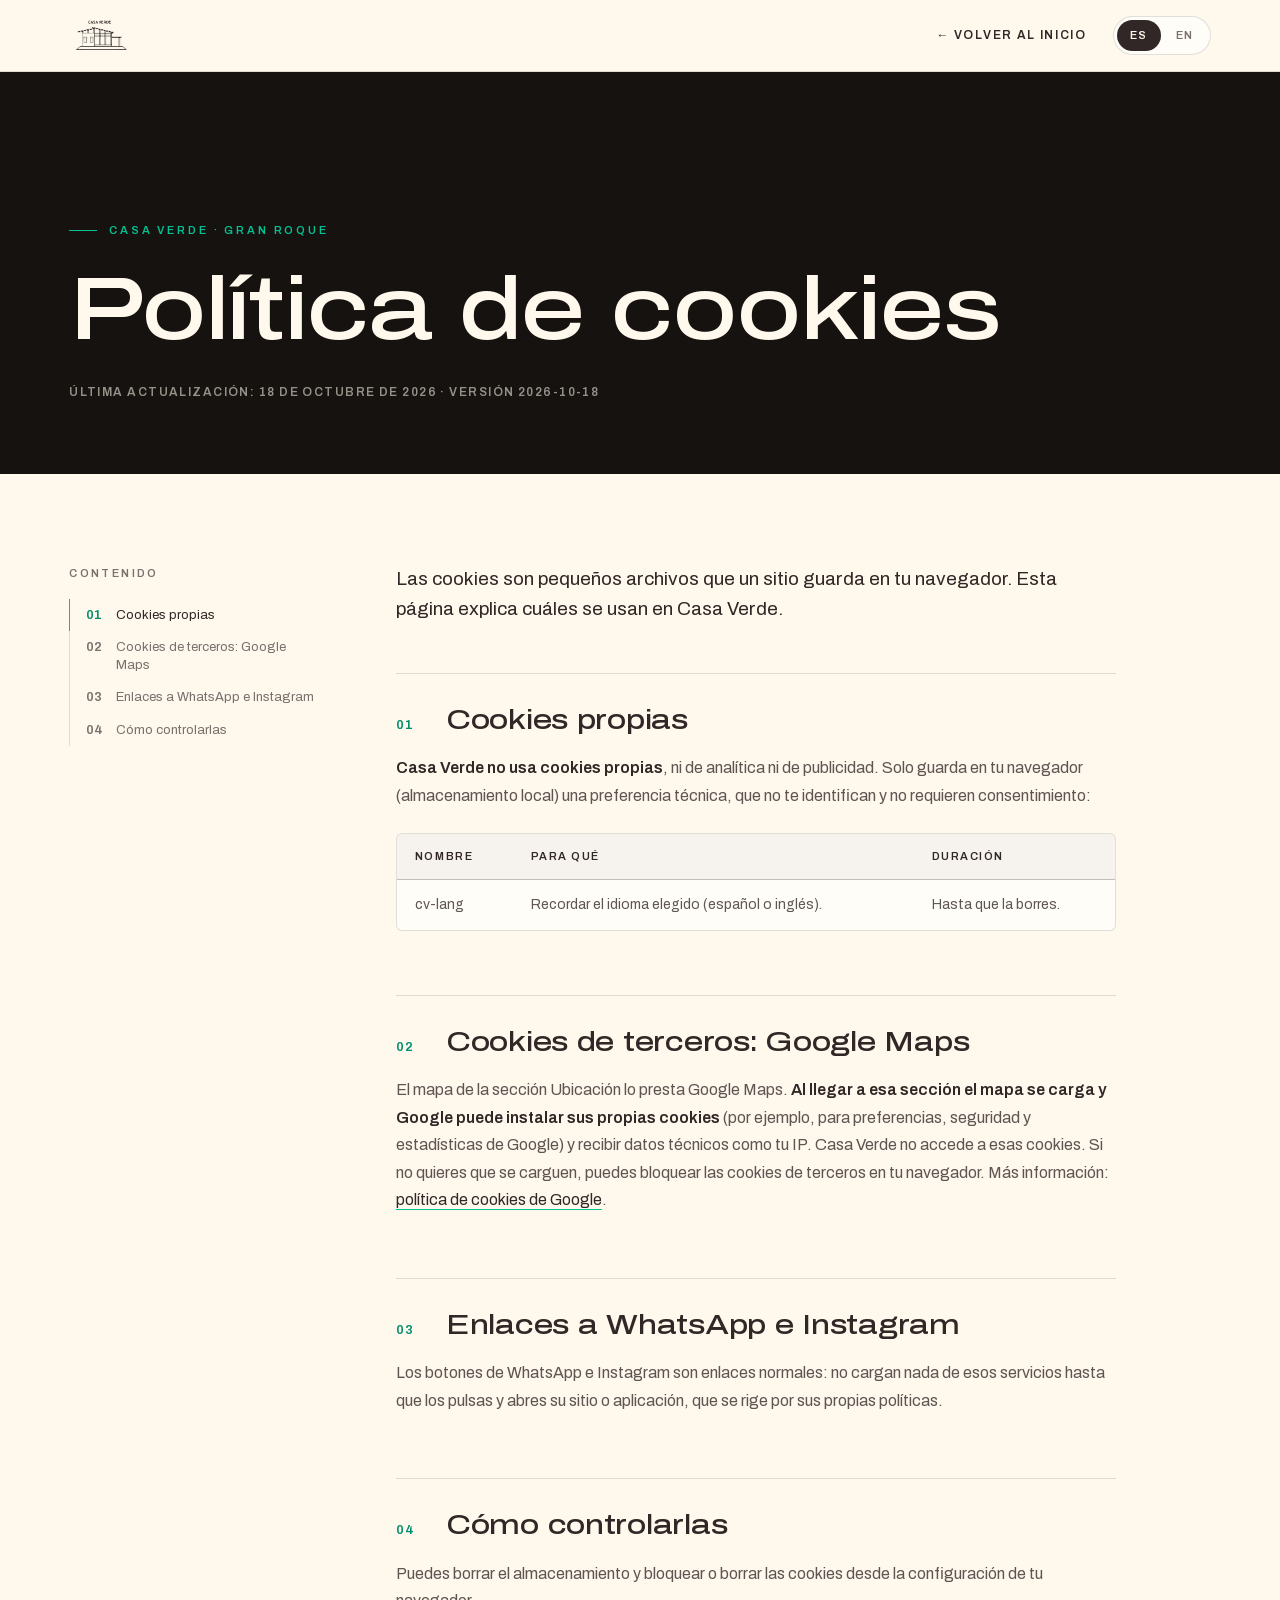
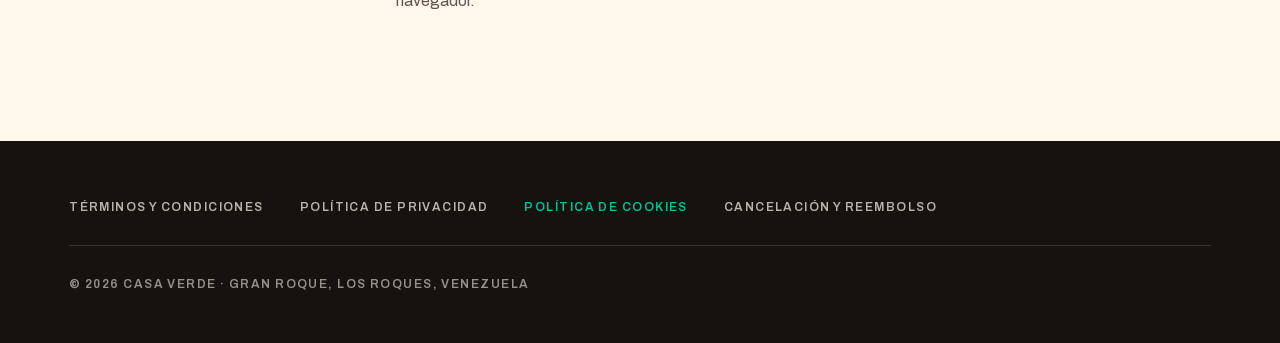
==== commit 7d412424: "Auditoria final: letra Archivo alojada en el sitio (sin Google Fonts), tablas legales como tarjetas " ====
--- a/cookies.html
+++ b/cookies.html
@@ -4,7 +4,7 @@
   <meta charset="UTF-8">
   <meta name="viewport" content="width=device-width, initial-scale=1.0">
   <title>Política de cookies — Casa Verde</title>
-  <meta name="robots" content="index, follow">
+  <meta name="robots" content="noindex, follow">
   <link rel="icon" type="image/png" sizes="32x32" href="favicon-32.png">
   <link rel="apple-touch-icon" href="favicon-180.png">
   <link href="fonts/fonts.css" rel="stylesheet">
@@ -28,8 +28,10 @@
 <h2>1. Cookies propias</h2>
 <p><strong>Casa Verde no usa cookies propias</strong>, ni de analítica ni de publicidad. Solo guarda en tu navegador (almacenamiento local) una preferencia técnica, que no te identifican y no requieren consentimiento:</p>
 <table>
-  <tr><th>Nombre</th><th>Para qué</th><th>Duración</th></tr>
-  <tr><td>cv-lang</td><td>Recordar el idioma elegido (español o inglés).</td><td>Hasta que la borres.</td></tr>
+  <thead><tr><th scope="col">Nombre</th><th scope="col">Para qué</th><th scope="col">Duración</th></tr></thead>
+  <tbody>
+  <tr><td data-label="Nombre">cv-lang</td><td data-label="Para qué">Recordar el idioma elegido (español o inglés).</td><td data-label="Duración">Hasta que la borres.</td></tr>
+  </tbody>
 </table>
 <h2>2. Cookies de terceros: Google Maps</h2>
 <p>El mapa de la sección Ubicación lo presta Google Maps. <strong>Al llegar a esa sección el mapa se carga y Google puede instalar sus propias cookies</strong> (por ejemplo, para preferencias, seguridad y estadísticas de Google) y recibir datos técnicos como tu IP. Casa Verde no accede a esas cookies. Si no quieres que se carguen, puedes bloquear las cookies de terceros en tu navegador. Más información: <a href="https://policies.google.com/technologies/cookies" target="_blank" rel="noopener">política de cookies de Google</a>.</p>
@@ -46,8 +48,10 @@
 <h2>1. Our own cookies</h2>
 <p><strong>Casa Verde sets no cookies of its own</strong>, neither analytics nor advertising. It only keeps one technical preference in your browser's local storage, which do not identify you and do not require consent:</p>
 <table>
-  <tr><th>Name</th><th>Purpose</th><th>Duration</th></tr>
-  <tr><td>cv-lang</td><td>Remembering your language (Spanish or English).</td><td>Until you delete it.</td></tr>
+  <thead><tr><th scope="col">Name</th><th scope="col">Purpose</th><th scope="col">Duration</th></tr></thead>
+  <tbody>
+  <tr><td data-label="Name">cv-lang</td><td data-label="Purpose">Remembering your language (Spanish or English).</td><td data-label="Duration">Until you delete it.</td></tr>
+  </tbody>
 </table>
 <h2>2. Third-party cookies: Google Maps</h2>
 <p>The map in the Location section is provided by Google Maps. <strong>When you reach that section the map loads and Google may set its own cookies</strong> (for example for Google's preferences, security and statistics) and receive technical data such as your IP. Casa Verde has no access to those cookies. If you do not want them, you can block third-party cookies in your browser. More information: <a href="https://policies.google.com/technologies/cookies" target="_blank" rel="noopener">Google's cookie policy</a>.</p>
--- a/fonts/fonts.css
+++ b/fonts/fonts.css
@@ -197,3 +197,25 @@
   src: url(Jost-normal-600-latin.woff2) format('woff2');
   unicode-range: U+0000-00FF, U+0131, U+0152-0153, U+02BB-02BC, U+02C6, U+02DA, U+02DC, U+0304, U+0308, U+0329, U+2000-206F, U+20AC, U+2122, U+2191, U+2193, U+2212, U+2215, U+FEFF, U+FFFD;
 }
+
+/* Archivo (variable: ancho 62-125%, peso 300-700), alojada en el sitio */
+/* latin-ext */
+@font-face {
+  font-family: 'Archivo';
+  font-style: normal;
+  font-weight: 300 700;
+  font-stretch: 62% 125%;
+  font-display: swap;
+  src: url(Archivo-var-latin-ext.woff2) format('woff2');
+  unicode-range: U+0100-02BA, U+02BD-02C5, U+02C7-02CC, U+02CE-02D7, U+02DD-02FF, U+0304, U+0308, U+0329, U+1D00-1DBF, U+1E00-1E9F, U+1EF2-1EFF, U+2020, U+20A0-20AB, U+20AD-20C4, U+2113, U+2C60-2C7F, U+A720-A7FF;
+}
+/* latin */
+@font-face {
+  font-family: 'Archivo';
+  font-style: normal;
+  font-weight: 300 700;
+  font-stretch: 62% 125%;
+  font-display: swap;
+  src: url(Archivo-var-latin.woff2) format('woff2');
+  unicode-range: U+0000-00FF, U+0131, U+0152-0153, U+02BB-02BC, U+02C6, U+02DA, U+02DC, U+0304, U+0308, U+0329, U+2000-206F, U+20AC, U+2122, U+2191, U+2193, U+2212, U+2215, U+FEFF, U+FFFD;
+}
--- a/legal.css
+++ b/legal.css
@@ -1,6 +1,5 @@
 /* Páginas legales de Casa Verde: misma paleta y tipografía que el sitio de Diego
    (crema, tinta cálida, verde de la fachada como único acento). */
-@import url('https://fonts.googleapis.com/css2?family=Archivo:wdth,wght@62..125,300..700&display=swap');
 
 :root {
   --ink: #312726; --ink-deep: #16120f; --base: #fff8ed; --paper: #fffdf8;
@@ -112,6 +111,15 @@
   .lg-content > p:first-child { font-size: 17px; }
   h2 { margin-top: 48px; padding-top: 24px; gap: 12px; }
   th, td { padding: 12px 14px; }
+  /* telefono: cada fila de la tabla se vuelve una tarjeta con su titulo encima de cada dato, sin desbordar ni deslizar de lado */
+  table, tbody, tr, td { display: block; width: 100%; }
+  thead { position: absolute; width: 1px; height: 1px; overflow: hidden; clip: rect(0 0 0 0); white-space: nowrap; }
+  tr { border-bottom: 1px solid var(--hair); padding: 6px 0; }
+  tr:last-child { border-bottom: 0; }
+  td { border-bottom: 0; padding: 6px 0; }
+  td[data-label]::before { content: attr(data-label); display: block; margin-bottom: 2px; font-size: 10.5px; font-weight: 600; letter-spacing: .12em; text-transform: uppercase; color: var(--ink); }
+  /* enlaces del pie con area de toque de al menos 24px */
+  .lg-foot a { display: inline-block; padding: 5px 0; margin: -5px 0; }
   .lg-box { padding: 18px 20px; }
   .lg-foot ul { flex-direction: column; gap: 14px; }
 }
